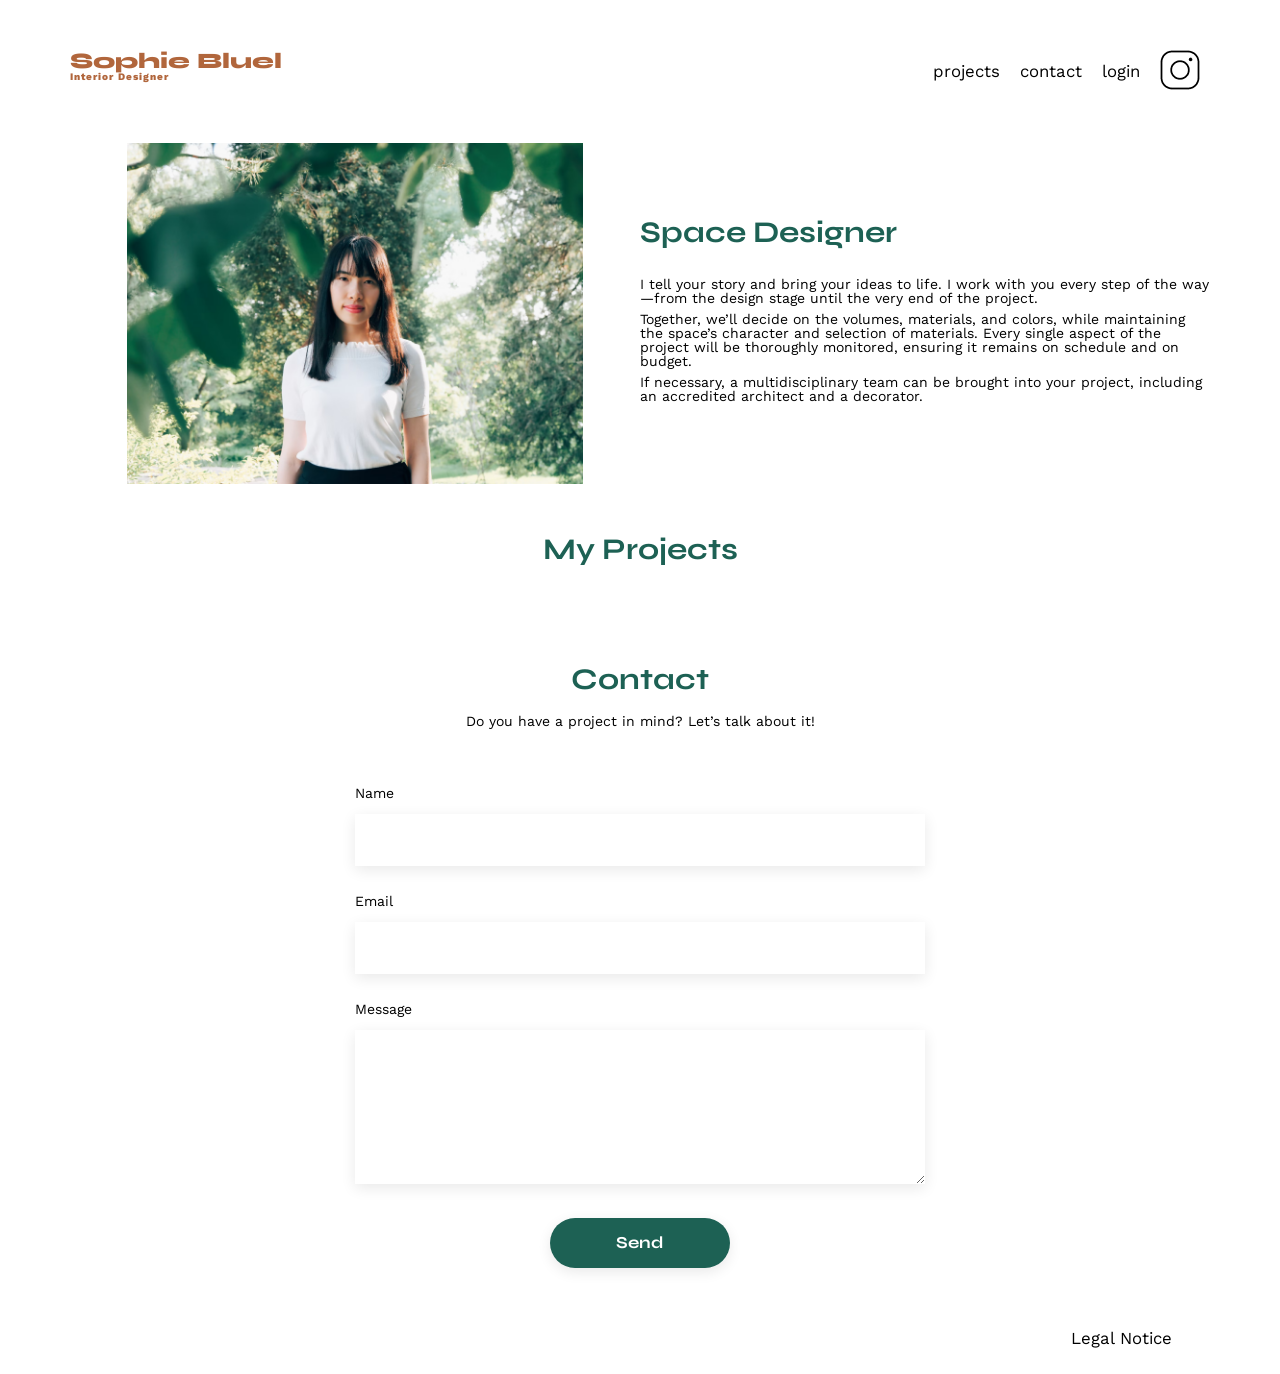
==== FrontEnd/index.html @ d7cb7f11 "Add completed Sophie Bluel project" ====
<!DOCTYPE html>
<html lang="fr">
<head>
	<meta charset="UTF-8">
	<title>Sophie Bluel - Interior Designer</title>
	<meta name="viewport" content="width=device-width, initial-scale=1.0">
	<link rel="preconnect" href="https://fonts.googleapis.com">
	<link rel="preconnect" href="https://fonts.gstatic.com" crossorigin>
	<link href="https://fonts.googleapis.com/css2?family=Syne:wght@700;800&family=Work+Sans&display=swap" rel="stylesheet">
	<meta name="description" content="">
	<link rel="stylesheet" href="./assets/style.css">
</head>
<body>
<header>
	<h1>Sophie Bluel <span>Interior Designer</span></h1>
	<nav>
		<ul>
			<li>projects</li>
			<li>contact</li>
			<li id="login-link">login</li>
			<li><img src="./assets/icons/instagram.png" alt="Instagram"></li>
		</ul>
	</nav>
</header>
<main>
	<section id="introduction">
		<figure>
			<img src="./assets/images/sophie-bluel.png" alt="">
		</figure>
		<article>
			<h2>Space Designer</h2>
			<p>I tell your story and bring your ideas to life. I work with you every step of the way—from the design stage until the very end of the project.</p>
			<p>Together, we’ll decide on the volumes, materials, and colors, while maintaining the space’s character and selection of materials. Every single aspect of the project will be thoroughly monitored, ensuring it remains on schedule and on budget.</p>
			<p>If necessary, a multidisciplinary team can be brought into your project, including an accredited architect and a decorator.</p>
		</article>
		</section>
	<section id="portfolio">
    <div class="portfolio-title">
        <h2>My Projects</h2>
        <button id="edit-projects" class="edit-projects">Modify</button>
    </div>

    <div class="filters"></div>

    <div class="gallery"></div>
</section>
	<section id="contact">
		<h2>Contact</h2>
		<p>Do you have a project in mind? Let’s talk about it!</p>
		<form action="#" method="post">
			<label for="name">Name</label>
			<input type="text" name="name" id="name">
			<label for="email">Email</label>
			<input type="email" name="email" id="email">
			<label for="message">Message</label>
			<textarea name="message" id="message" cols="30" rows="10"></textarea>
			<input type="submit" value="Send">
		</form>
	</section>
</main>

<footer>
	<nav>
		<ul>
			<li>Legal Notice</li>
		</ul>
	</nav>
</footer>
<div id="modal" class="modal">
    <div class="modal-content">
        <button id="close-modal" class="close-modal">×</button>

        <h2>Photo Gallery</h2>

        <div id="modal-gallery" class="modal-gallery">
        </div>

        <button id="add-photo" class="add-photo">
            Add a photo
        </button>
    </div>
	<div id="add-photo-view" class="modal-content add-photo-view">
    <button id="back-to-gallery" class="back-modal">←</button>
    <button id="close-add-photo" class="close-modal">×</button>
	<h2>Add a photo</h2>

    <form id="add-photo-form">
        <div class="upload-box">
    <img id="photo-preview" src="" alt="Photo preview">

    <label for="photo-file" class="upload-button">
        + Add photo
    </label>

    <input type="file" id="photo-file" accept="image/png, image/jpeg">

    <p>jpg, png: 4mb max</p>
</div>

        <label for="photo-title">Title</label>
        <input type="text" id="photo-title">

        <label for="photo-category">Category</label>
        <select id="photo-category">
        </select>

        <button type="submit" class="validate-photo">
            Validate
        </button>
    </form>
</div>

</div>

<script src="./assets/scripts/script.js"></script>
</body>
</html>
---- FrontEnd/assets/style.css ----
/* http://meyerweb.com/eric/tools/css/reset/
   v2.0 | 20110126
   License: none (public domain)
*/

html, body, div, span, applet, object, iframe,
h1, h2, h3, h4, h5, h6, p, blockquote, pre,
a, abbr, acronym, address, big, cite, code,
del, dfn, em, img, ins, kbd, q, s, samp,
small, strike, strong, sub, sup, tt, var,
b, u, i, center,
dl, dt, dd, ol, ul, li,
fieldset, form, label, legend,
table, caption, tbody, tfoot, thead, tr, th, td,
article, aside, canvas, details, embed,
figure, figcaption, footer, header, hgroup,
menu, nav, output, ruby, section, summary,
time, mark, audio, video {
	margin: 0;
	padding: 0;
	border: 0;
	font-size: 100%;
	font: inherit;
	vertical-align: baseline;
}
/* HTML5 display-role reset for older browsers */
article, aside, details, figcaption, figure,
footer, header, hgroup, menu, nav, section {
	display: block;
}
body {
	line-height: 1;
}
ol, ul {
	list-style: none;
}
blockquote, q {
	quotes: none;
}
blockquote:before, blockquote:after,
q:before, q:after {
	content: '';
	content: none;
}
table {
	border-collapse: collapse;
	border-spacing: 0;
}
/** end reset css**/
body {
	max-width: 1140px;
	margin:auto;
	font-family: 'Work Sans' ;
	font-size: 14px;
}
header {
	display: flex;
	justify-content: space-between;
	margin: 50px 0
}
section {
	margin: 50px 0
}

h1{
	display: flex;
	flex-direction: column;
	font-family: 'Syne';
	font-size: 22px;
	font-weight: 800;
	color: #B1663C
}

h1 > span {
	font-family: 'Work Sans';
	font-size:10px;
	letter-spacing: 0.1em;
;
}

h2{
	font-family: 'Syne';
	font-weight: 700;
	font-size: 30px;
	color: #1D6154
}
nav ul {
	display: flex;
	align-items: center;
	list-style-type: none;

}
nav li {
	padding: 0 10px;
	font-size: 1.2em;
}

li:hover {
	color: #B1663C;
}
#introduction {
	display: flex;
	align-items: center;
}
#introduction figure {
	flex: 1
}
#introduction img {
	display: block;
	margin: auto;
	width: 80%;
}

#introduction article {
	flex: 1
}
#introduction h2 {
	margin-bottom: 1em;
}

#introduction p {
	margin-bottom: 0.5em;
}
#portfolio h2 {
    text-align: center;
}
.portfolio-title {
    display: flex;
    justify-content: center;
    align-items: center;
    gap: 30px;
    margin-bottom: 20px;
}

.portfolio-title h2 {
    margin: 0;
}

.edit-projects {
    background: none;
    border: none;
    cursor: pointer;
    font-family: inherit;
    font-size: 14px;
}
.gallery {
	width: 100%;
	display: grid;
	grid-template-columns: 1fr 1fr 1fr;
	grid-column-gap: 20px;
	grid-row-gap: 20px;
}

.gallery img {
	width: 100%;

}
.filters {
    display: flex;
    justify-content: center;
    gap: 10px;
    margin-bottom: 30px;
}

.filters button {
    background-color: transparent;
    border: none;
    font-family: inherit;
    font-size: 16px;
    cursor: pointer;
    padding: 8px 12px;
}

.filters button:hover {
    font-weight: bold;
}
@media (max-width: 767px) {
    .filters {
        gap: 5px;
        justify-content: space-between;
    }

    .filters button {
        font-size: 12px;
        padding: 6px 4px;
    }
}
#contact {
	width: 50%;
margin: auto;
}
#contact > * {
	text-align: center;

}
#contact h2{
	margin-bottom: 20px;
}
#contact form {
	text-align: left;
	margin-top:30px;
	display: flex;
	flex-direction: column;
}

#contact input {
	height: 50px;
	font-size: 1.2em;
	border: none;
	box-shadow: 0px 4px 14px rgba(0, 0, 0, 0.09);
}
#contact label {
	margin: 2em 0 1em 0;
}
#contact textarea {
	border: none;
	box-shadow: 0px 4px 14px rgba(0, 0, 0, 0.09);
}

input[type="submit"]{
	font-family: 'Syne';
	font-weight: 700;
	color: white;
	background-color: #1D6154;
	margin : 2em auto ;
	width: 180px;
	text-align: center;
	border-radius: 60px ;
}

footer nav ul {
	display: flex;
	justify-content: flex-end;
	margin: 2em
}
/* Login page */

#login {
    width: 50%;
    margin: 150px auto;
}

#login h2 {
    text-align: center;
    margin-bottom: 30px;
}

#login form {
    display: flex;
    flex-direction: column;
    width: 60%;
    margin: auto;
}

#login label {
    margin: 10px 0 7px;
}

#login input[type="email"],
#login input[type="password"] {
    height: 45px;
    border: none;
    box-shadow: 0px 4px 14px rgba(0, 0, 0, 0.09);
    padding: 0 10px;
}

#login input[type="submit"] {
    width: 180px;
    margin: 30px auto 15px;
    border: none;
    cursor: pointer;
}

#login p {
    text-align: center;
}

#login a {
    color: #3D3D3D;
}
#login-error {
    color: red;
    text-align: center;
    margin-top: 10px;
}
/* Modal */

.modal {
    display: none;
    position: fixed;
    z-index: 1000;
    left: 0;
    top: 0;
    width: 100%;
    height: 100%;
    background-color: rgba(0, 0, 0, 0.4);
    justify-content: center;
    align-items: center;
}

.modal-content {
    background-color: white;
    width: 630px;
    min-height: 600px;
    padding: 30px;
    border-radius: 10px;
    position: relative;
}

.modal-content h2 {
    text-align: center;
    margin-top: 30px;
}

.close-modal {
    position: absolute;
    right: 25px;
    top: 20px;
    border: none;
    background: none;
    font-size: 24px;
    cursor: pointer;
}

.modal-gallery {
    margin: 40px auto;
    width: 80%;
    display: grid;
    grid-template-columns: repeat(5, 1fr);
    gap: 10px;
    padding-bottom: 40px;
    border-bottom: 1px solid #B3B3B3;
}

.modal-item img {
    width: 100%;
    height: 120px;
    object-fit: cover;
    display: block;
}
.modal-item {
    position: relative;
}

.delete-work {
    position: absolute;
    top: 5px;
    right: 5px;
    background: black;
    color: white;
    border: none;
    border-radius: 2px;
    cursor: pointer;
    padding: 4px 6px;
    font-size: 12px;
}
.add-photo {
    display: block;
    margin: 30px auto;
    padding: 10px 40px;
    border: none;
    border-radius: 60px;
    background-color: #1D6154;
    color: white;
    cursor: pointer;
}
.add-photo-view {
    display: none;
}

.back-modal {
    position: absolute;
    left: 25px;
    top: 20px;
    border: none;
    background: none;
    font-size: 24px;
    cursor: pointer;
}
.add-photo-view h2 {
    text-align: center;
    margin-bottom: 30px;
}

#add-photo-form {
    width: 70%;
    margin: auto;
    display: flex;
    flex-direction: column;
    gap: 10px;
}

#add-photo-form label {
    text-align: left;
}

#photo-file,
#photo-title,
#photo-category {
    width: 100%;
    box-sizing: border-box;
}

#photo-title,
#photo-category {
    height: 45px;
    border: none;
    background-color: white;
    box-shadow: 0 4px 14px rgba(0, 0, 0, 0.09);
    padding: 10px;
}

.validate-photo {
    width: 180px;
    margin: 30px auto 0;
    padding: 10px;
    border: none;
    border-radius: 60px;
    background-color: #1D6154;
    color: white;
    cursor: pointer;
}
.upload-box {
    background-color: #E8F1F6;
    width: 100%;
    min-height: 180px;
    display: flex;
    flex-direction: column;
    justify-content: center;
    align-items: center;
    gap: 10px;
}

.upload-box input[type="file"] {
    display: none;
}

.upload-button {
    background-color: #CBD6DC;
    color: #306685;
    padding: 10px 25px;
    border-radius: 50px;
    cursor: pointer;
}

.upload-box p {
    font-size: 12px;
    margin: 0;
}

#photo-preview {
    display: none;
    max-height: 160px;
    max-width: 100%;
    object-fit: contain;
}
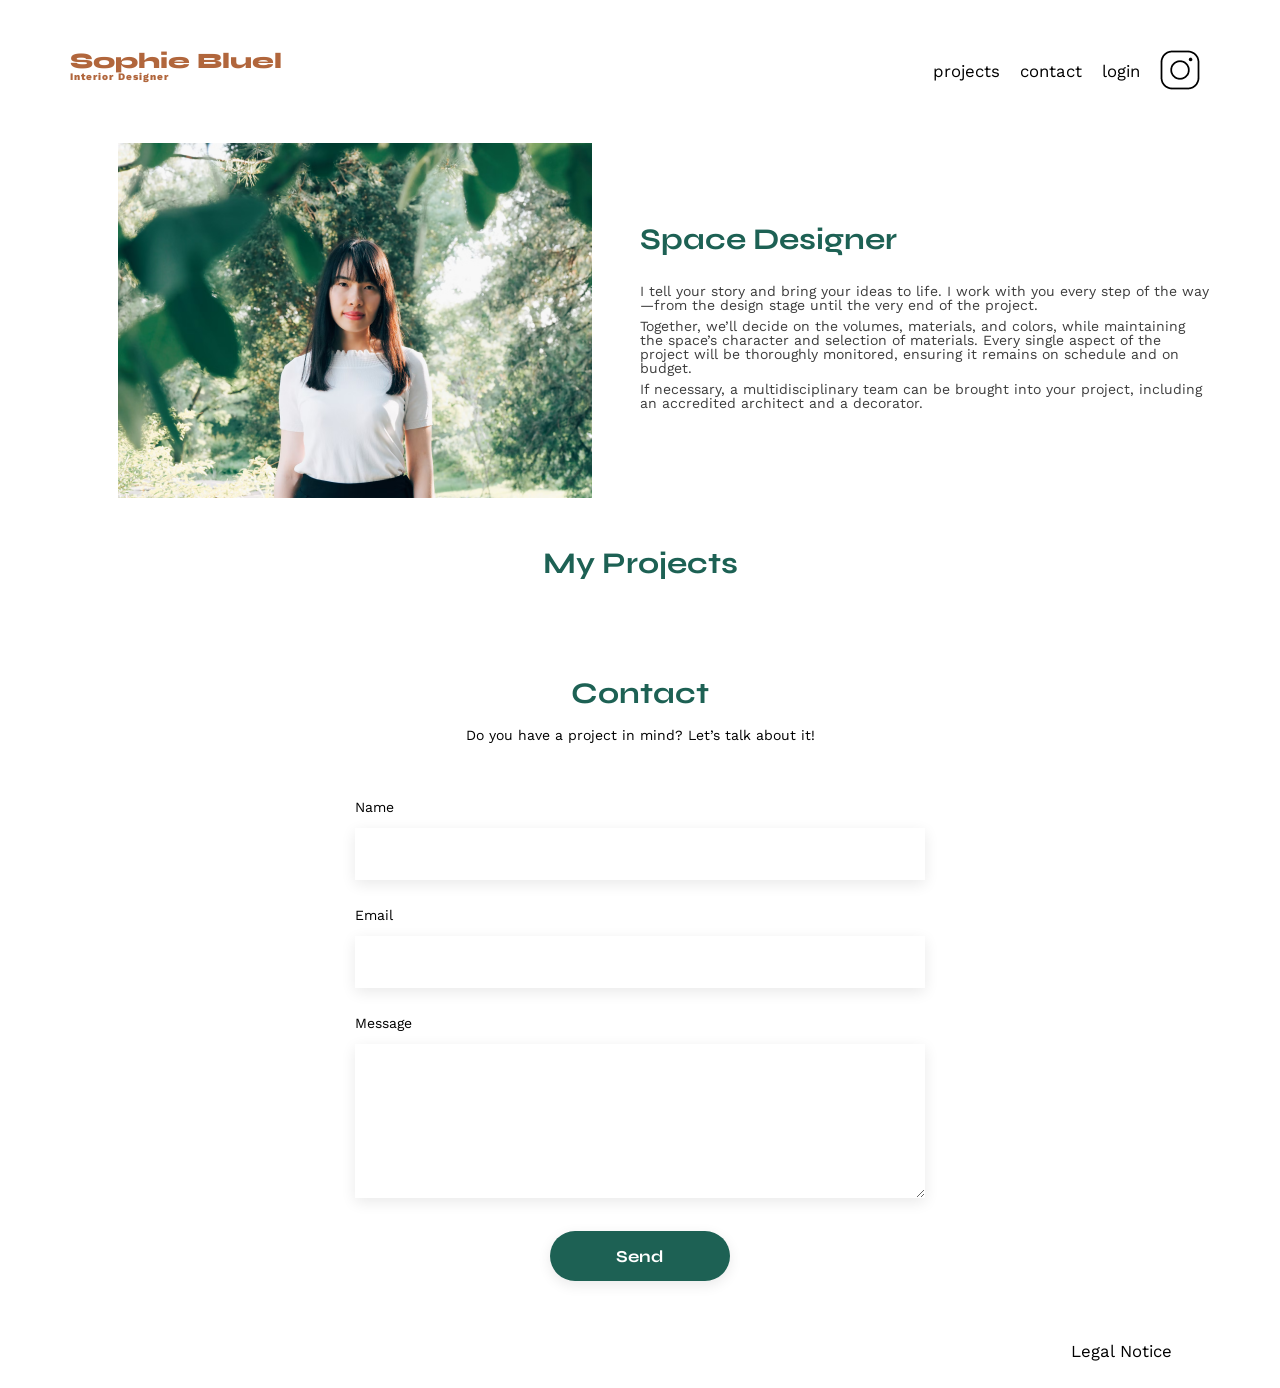
==== commit 6e1f9459: "Match photo modals to Figma and improve upload validation" ====
--- a/FrontEnd/index.html
+++ b/FrontEnd/index.html
@@ -11,6 +11,9 @@
 	<link rel="stylesheet" href="./assets/style.css">
 </head>
 <body>
+	<div id="edit-mode-bar">
+    ✎ Editing Mode
+	</div>
 <header>
 	<h1>Sophie Bluel <span>Interior Designer</span></h1>
 	<nav>
@@ -87,6 +90,7 @@
     <form id="add-photo-form">
         <div class="upload-box">
     <img id="photo-preview" src="" alt="Photo preview">
+	<img id="upload-icon" src="./assets/icons/photo-upload.svg" alt="" width="76" height="76">
 
     <label for="photo-file" class="upload-button">
         + Add photo
@@ -103,9 +107,9 @@
         <label for="photo-category">Category</label>
         <select id="photo-category">
         </select>
+		<hr class="photo-form-divider">
 
-        <button type="submit" class="validate-photo">
-            Validate
+        <button type="submit" class="validate-photo">Confirm</button>
         </button>
     </form>
 </div>
--- a/FrontEnd/assets/style.css
+++ b/FrontEnd/assets/style.css
@@ -108,21 +108,41 @@
 #introduction img {
 	display: block;
 	margin: auto;
-	width: 80%;
+	width: 474px;
+height: 355px;
+object-fit: cover;
 }
 
 #introduction article {
 	flex: 1
+    
 }
 #introduction h2 {
 	margin-bottom: 1em;
-}
-
+        font-family: 'Syne', sans-serif;
+    font-weight: 700;
+    font-size: 30px;
+    line-height: 100%;
+    letter-spacing: 0;
+    color: #1D6154;
+}
 #introduction p {
 	margin-bottom: 0.5em;
-}
-#portfolio h2 {
+        font-family: 'Work Sans', sans-serif;
+    font-weight: 400;
+    font-size: 14px;
+    line-height: 100%;
+    letter-spacing: 0;
+    color: #3D3D3D;
+}
+Aortfolio h2 {
     text-align: center;
+        font-family: 'Syne', sans-serif;
+    font-weight: 700;
+    font-size: 30px;
+    line-height: 100%;
+    letter-spacing: 0;
+    color: #1D6154;
 }
 .portfolio-title {
     display: flex;
@@ -153,6 +173,8 @@
 
 .gallery img {
 	width: 100%;
+    height: 400px;
+object-fit: cover;
 
 }
 .filters {
@@ -164,18 +186,27 @@
 
 .filters button {
     background-color: transparent;
-    border: none;
-    font-family: inherit;
+    border: 1px solid #1D6154;
+    border-radius: 60px;
+    font-family: 'Syne', sans-serif;
+    font-weight: 700;
     font-size: 16px;
-    cursor: pointer;
-    padding: 8px 12px;
+    line-height: 100%;
+    letter-spacing: 0;
+    color: #1D6154;
+    cursor: pointer;
+    padding: 8px 18px;
+}
+.filters button.active {
+    background-color: #1D6154;
+    color: #FFFFFF;
 }
 
 .filters button:hover {
     font-weight: bold;
 }
 @media (max-width: 767px) {
-    .filters {
+   .filters {
         gap: 5px;
         justify-content: space-between;
     }
@@ -299,15 +330,25 @@
 }
 
 .modal-content {
+    box-sizing: border-box;
     background-color: white;
     width: 630px;
-    min-height: 600px;
+    height: 688px;
+    max-width: calc(100vw - 32px);
+    max-height: calc(100vh - 32px);
+    overflow-y: auto;
     padding: 30px;
     border-radius: 10px;
     position: relative;
 }
 
 .modal-content h2 {
+    font-family: "Work Sans", sans-serif;
+    font-size: 26px;
+    font-weight: 400;
+    line-height: 100%;
+    letter-spacing: 0;
+    color: #000000;
     text-align: center;
     margin-top: 30px;
 }
@@ -323,18 +364,22 @@
 }
 
 .modal-gallery {
-    margin: 40px auto;
-    width: 80%;
-    display: grid;
-    grid-template-columns: repeat(5, 1fr);
-    gap: 10px;
-    padding-bottom: 40px;
-    border-bottom: 1px solid #B3B3B3;
+  margin: 50px auto 0;
+  width: 420px;
+  min-height: 393px;
+  display: grid;
+  grid-template-columns: repeat(5, 76.61px);
+  grid-auto-rows: 102.57px;
+  justify-content: center;
+  align-content: start;
+  gap: 10px 9.17px;
+  padding-bottom: 40px;
+  border-bottom: 1px solid #B3B3B3;
 }
 
 .modal-item img {
-    width: 100%;
-    height: 120px;
+    width: 76.61px;
+    height: 102.57px;
     object-fit: cover;
     display: block;
 }
@@ -355,14 +400,23 @@
     font-size: 12px;
 }
 .add-photo {
+    box-sizing: border-box;
     display: block;
-    margin: 30px auto;
-    padding: 10px 40px;
+    width: 193px;
+    height: 35px;
+    margin: 37px auto 0;
+    padding: 0;
     border: none;
     border-radius: 60px;
     background-color: #1D6154;
     color: white;
     cursor: pointer;
+    font-family: "Syne", sans-serif;
+font-weight: 700;
+font-size: 14px;
+line-height: 100%;
+letter-spacing: 0;
+text-align: center;
 }
 .add-photo-view {
     display: none;
@@ -383,7 +437,8 @@
 }
 
 #add-photo-form {
-    width: 70%;
+    width: 420px;
+max-width: 100%;
     margin: auto;
     display: flex;
     flex-direction: column;
@@ -403,44 +458,74 @@
 
 #photo-title,
 #photo-category {
-    height: 45px;
-    border: none;
-    background-color: white;
-    box-shadow: 0 4px 14px rgba(0, 0, 0, 0.09);
-    padding: 10px;
+  height: 51px;
+  border: none;
+  background-color: white;
+  box-shadow: 0 4px 14px rgba(0, 0, 0, 0.09);
+  padding: 10px;
+}
+#add-photo-form label[for="photo-title"] {
+  margin-top: 22px;
+}
+
+#add-photo-form label[for="photo-category"] {
+  margin-top: 13px;
 }
 
 .validate-photo {
-    width: 180px;
-    margin: 30px auto 0;
-    padding: 10px;
-    border: none;
-    border-radius: 60px;
-    background-color: #1D6154;
-    color: white;
-    cursor: pointer;
+  box-sizing: border-box;
+  width: 237px;
+  height: 36px;
+  margin: 21px auto 0;
+  padding: 0;
+  border: none;
+  border-radius: 60px;
+  background-color: #1D6154;
+  color: white;
+  cursor: pointer;
+  font-family: "Syne", sans-serif;
+font-weight: 700;
+font-size: 14px;
+line-height: 100%;
+letter-spacing: 0;
+text-align: center;
 }
 .upload-box {
-    background-color: #E8F1F6;
-    width: 100%;
-    min-height: 180px;
-    display: flex;
-    flex-direction: column;
-    justify-content: center;
-    align-items: center;
-    gap: 10px;
-}
+  box-sizing: border-box;
+  background-color: #E8F1F6;
+  width: 100%;
+  height: 169px;
+  border-radius: 3px;
+  display: flex;
+  flex-direction: column;
+  justify-content: center;
+  align-items: center;
+  gap: 10px;
+}
+
 
 .upload-box input[type="file"] {
     display: none;
 }
 
 .upload-button {
-    background-color: #CBD6DC;
-    color: #306685;
-    padding: 10px 25px;
-    border-radius: 50px;
-    cursor: pointer;
+   font-family: "Work Sans", sans-serif;
+font-weight: 500;
+font-size: 14px;
+line-height: 100%;
+letter-spacing: 0;
+text-align: center;
+color: #306685;
+    cursor: pointer;
+    box-sizing: border-box;
+width: 173px;
+height: 36px;
+padding: 0;
+border-radius: 50px;
+background-color: #CBD6DC;
+display: flex;
+align-items: center;
+justify-content: center;
 }
 
 .upload-box p {
@@ -454,3 +539,21 @@
     max-width: 100%;
     object-fit: contain;
 }
+.photo-form-divider {
+  width: 100%;
+  margin: 37px 0 0;
+  border: none;
+  border-top: 1px solid #B3B3B3;
+}
+#add-photo-view {
+  height: 670px;
+}
+
+#add-photo-view h2 {
+  margin-bottom: 40px;
+}
+.validate-photo:disabled {
+  background-color: #A7A7A7;
+  cursor: not-allowed;
+}
+
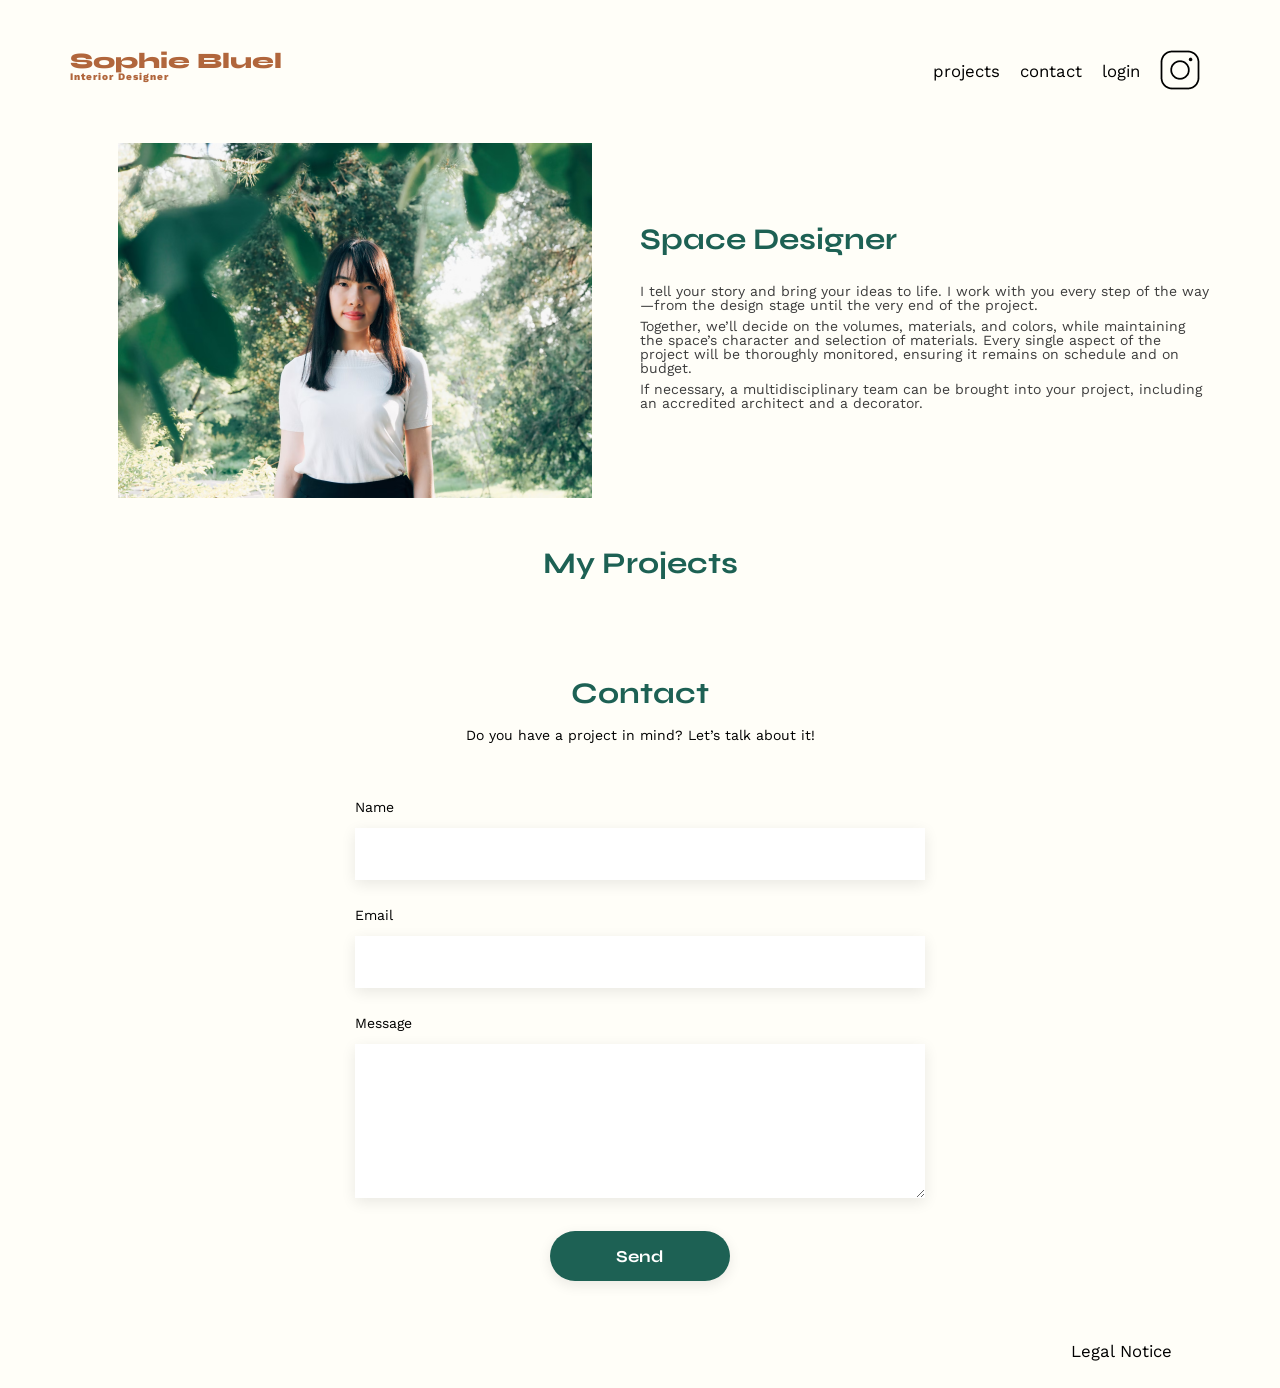
==== commit a6c43046: "Fix HTML validation errors and introduction markup" ====
--- a/FrontEnd/index.html
+++ b/FrontEnd/index.html
@@ -30,12 +30,12 @@
 		<figure>
 			<img src="./assets/images/sophie-bluel.png" alt="">
 		</figure>
-		<article>
+		<div class="introduction-text">
 			<h2>Space Designer</h2>
 			<p>I tell your story and bring your ideas to life. I work with you every step of the way—from the design stage until the very end of the project.</p>
 			<p>Together, we’ll decide on the volumes, materials, and colors, while maintaining the space’s character and selection of materials. Every single aspect of the project will be thoroughly monitored, ensuring it remains on schedule and on budget.</p>
 			<p>If necessary, a multidisciplinary team can be brought into your project, including an accredited architect and a decorator.</p>
-		</article>
+		</div>
 		</section>
 	<section id="portfolio">
     <div class="portfolio-title">
@@ -89,7 +89,7 @@
 
     <form id="add-photo-form">
         <div class="upload-box">
-    <img id="photo-preview" src="" alt="Photo preview">
+    <img id="photo-preview" src="./assets/icons/photo-upload.svg" alt="Photo preview">
 	<img id="upload-icon" src="./assets/icons/photo-upload.svg" alt="" width="76" height="76">
 
     <label for="photo-file" class="upload-button">
@@ -110,7 +110,6 @@
 		<hr class="photo-form-divider">
 
         <button type="submit" class="validate-photo">Confirm</button>
-        </button>
     </form>
 </div>
 
--- a/FrontEnd/assets/style.css
+++ b/FrontEnd/assets/style.css
@@ -48,10 +48,11 @@
 }
 /** end reset css**/
 body {
-	max-width: 1140px;
-	margin:auto;
-	font-family: 'Work Sans' ;
-	font-size: 14px;
+  max-width: 1140px;
+  margin: auto;
+  font-family: 'Work Sans', sans-serif;
+  font-size: 14px;
+  background-color: #FFFEF8;
 }
 header {
 	display: flex;
@@ -113,7 +114,7 @@
 object-fit: cover;
 }
 
-#introduction article {
+#introduction .introduction-text{
 	flex: 1
     
 }
@@ -272,6 +273,8 @@
 }
 
 #login h2 {
+    font-size: 30px;
+line-height: 36px;
     text-align: center;
     margin-bottom: 30px;
 }
@@ -279,7 +282,8 @@
 #login form {
     display: flex;
     flex-direction: column;
-    width: 60%;
+    width: 379px;
+max-width: 100%;
     margin: auto;
 }
 
@@ -289,14 +293,16 @@
 
 #login input[type="email"],
 #login input[type="password"] {
-    height: 45px;
+   height: 51px;
+box-sizing: border-box;
     border: none;
     box-shadow: 0px 4px 14px rgba(0, 0, 0, 0.09);
     padding: 0 10px;
 }
 
 #login input[type="submit"] {
-    width: 180px;
+   width: 126px;
+   height: 35px;
     margin: 30px auto 15px;
     border: none;
     cursor: pointer;
@@ -556,4 +562,17 @@
   background-color: #A7A7A7;
   cursor: not-allowed;
 }
-
+header nav a {
+  color: inherit;
+  text-decoration: none;
+}
+body.login-page {
+  min-height: 100vh;
+  display: flex;
+  flex-direction: column;
+}
+
+.login-page footer {
+  margin-top: auto;
+}
+
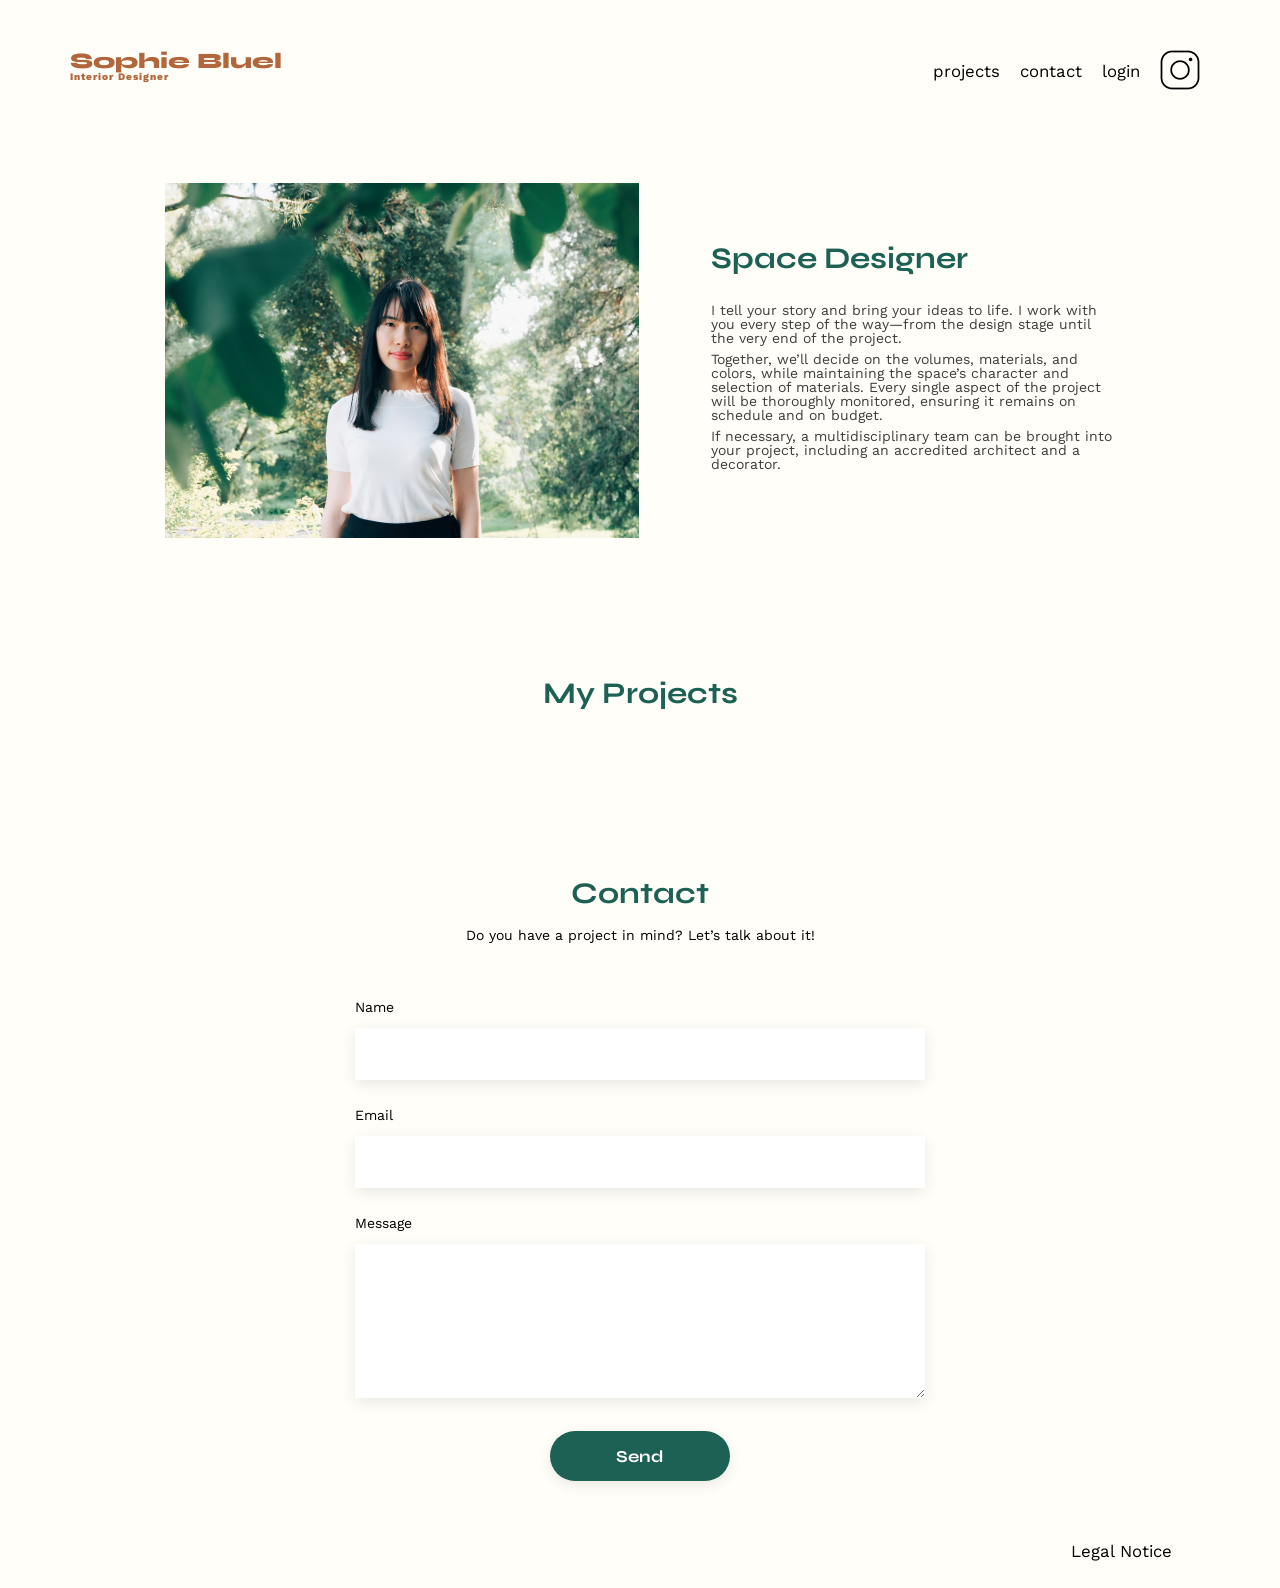
==== commit 61220d74: "Match editing page layout and icons to mockup" ====
--- a/FrontEnd/index.html
+++ b/FrontEnd/index.html
@@ -1,120 +1,140 @@
 <!DOCTYPE html>
 <html lang="fr">
+
 <head>
 	<meta charset="UTF-8">
 	<title>Sophie Bluel - Interior Designer</title>
 	<meta name="viewport" content="width=device-width, initial-scale=1.0">
 	<link rel="preconnect" href="https://fonts.googleapis.com">
 	<link rel="preconnect" href="https://fonts.gstatic.com" crossorigin>
-	<link href="https://fonts.googleapis.com/css2?family=Syne:wght@700;800&family=Work+Sans&display=swap" rel="stylesheet">
+	<link href="https://fonts.googleapis.com/css2?family=Syne:wght@700;800&family=Work+Sans&display=swap"
+		rel="stylesheet">
 	<meta name="description" content="">
 	<link rel="stylesheet" href="./assets/style.css">
 </head>
+
 <body>
 	<div id="edit-mode-bar">
-    ✎ Editing Mode
+		<svg width="16" height="16" viewBox="0 0 24 24" fill="none" stroke="currentColor" stroke-width="2"
+			stroke-linecap="round" stroke-linejoin="round" aria-hidden="true">
+			<path d="M12 3H5a2 2 0 0 0-2 2v14a2 2 0 0 0 2 2h14a2 2 0 0 0 2-2v-7"></path>
+			<path d="M18 2l4 4-10 10-4 1 1-4z"></path>
+		</svg>
+		<span>Editing Mode</span>
 	</div>
-<header>
-	<h1>Sophie Bluel <span>Interior Designer</span></h1>
-	<nav>
-		<ul>
-			<li>projects</li>
-			<li>contact</li>
-			<li id="login-link">login</li>
-			<li><img src="./assets/icons/instagram.png" alt="Instagram"></li>
-		</ul>
-	</nav>
-</header>
-<main>
-	<section id="introduction">
-		<figure>
-			<img src="./assets/images/sophie-bluel.png" alt="">
-		</figure>
-		<div class="introduction-text">
-			<h2>Space Designer</h2>
-			<p>I tell your story and bring your ideas to life. I work with you every step of the way—from the design stage until the very end of the project.</p>
-			<p>Together, we’ll decide on the volumes, materials, and colors, while maintaining the space’s character and selection of materials. Every single aspect of the project will be thoroughly monitored, ensuring it remains on schedule and on budget.</p>
-			<p>If necessary, a multidisciplinary team can be brought into your project, including an accredited architect and a decorator.</p>
+	<header>
+		<h1>Sophie Bluel <span>Interior Designer</span></h1>
+		<nav>
+			<ul>
+				<li>projects</li>
+				<li>contact</li>
+				<li id="login-link">login</li>
+				<li><img src="./assets/icons/instagram.png" alt="Instagram"></li>
+			</ul>
+		</nav>
+	</header>
+	<main>
+		<section id="introduction">
+			<figure>
+				<img src="./assets/images/sophie-bluel.png" alt="">
+			</figure>
+			<div class="introduction-text">
+				<h2>Space Designer</h2>
+				<p>I tell your story and bring your ideas to life. I work with you every step of the way—from the design
+					stage until the very end of the project.</p>
+				<p>Together, we’ll decide on the volumes, materials, and colors, while maintaining the space’s character
+					and selection of materials. Every single aspect of the project will be thoroughly monitored,
+					ensuring it remains on schedule and on budget.</p>
+				<p>If necessary, a multidisciplinary team can be brought into your project, including an accredited
+					architect and a decorator.</p>
+			</div>
+		</section>
+		<section id="portfolio">
+			<div class="portfolio-title">
+				<h2>My Projects</h2>
+				<button id="edit-projects" class="edit-projects" type="button">
+					<svg width="16" height="16" viewBox="0 0 24 24" fill="none" stroke="currentColor" stroke-width="2"
+						stroke-linecap="round" stroke-linejoin="round" aria-hidden="true">
+						<path d="M12 3H5a2 2 0 0 0-2 2v14a2 2 0 0 0 2 2h14a2 2 0 0 0 2-2v-7"></path>
+						<path d="M18 2l4 4-10 10-4 1 1-4z"></path>
+					</svg>
+					<span>Edit</span>
+				</button>
+			</div>
+
+			<div class="filters"></div>
+
+			<div class="gallery"></div>
+		</section>
+		<section id="contact">
+			<h2>Contact</h2>
+			<p>Do you have a project in mind? Let’s talk about it!</p>
+			<form action="#" method="post">
+				<label for="name">Name</label>
+				<input type="text" name="name" id="name">
+				<label for="email">Email</label>
+				<input type="email" name="email" id="email">
+				<label for="message">Message</label>
+				<textarea name="message" id="message" cols="30" rows="10"></textarea>
+				<input type="submit" value="Send">
+			</form>
+		</section>
+	</main>
+
+	<footer>
+		<nav>
+			<ul>
+				<li>Legal Notice</li>
+			</ul>
+		</nav>
+	</footer>
+	<div id="modal" class="modal">
+		<div class="modal-content">
+			<button id="close-modal" class="close-modal">×</button>
+
+			<h2>Photo Gallery</h2>
+
+			<div id="modal-gallery" class="modal-gallery">
+			</div>
+
+			<button id="add-photo" class="add-photo">
+				Add a photo
+			</button>
 		</div>
-		</section>
-	<section id="portfolio">
-    <div class="portfolio-title">
-        <h2>My Projects</h2>
-        <button id="edit-projects" class="edit-projects">Modify</button>
-    </div>
+		<div id="add-photo-view" class="modal-content add-photo-view">
+			<button id="back-to-gallery" class="back-modal">←</button>
+			<button id="close-add-photo" class="close-modal">×</button>
+			<h2>Add a photo</h2>
 
-    <div class="filters"></div>
+			<form id="add-photo-form">
+				<div class="upload-box">
+					<img id="photo-preview" src="./assets/icons/photo-upload.svg" alt="Photo preview">
+					<img id="upload-icon" src="./assets/icons/photo-upload.svg" alt="" width="76" height="76">
 
-    <div class="gallery"></div>
-</section>
-	<section id="contact">
-		<h2>Contact</h2>
-		<p>Do you have a project in mind? Let’s talk about it!</p>
-		<form action="#" method="post">
-			<label for="name">Name</label>
-			<input type="text" name="name" id="name">
-			<label for="email">Email</label>
-			<input type="email" name="email" id="email">
-			<label for="message">Message</label>
-			<textarea name="message" id="message" cols="30" rows="10"></textarea>
-			<input type="submit" value="Send">
-		</form>
-	</section>
-</main>
+					<label for="photo-file" class="upload-button">
+						+ Add photo
+					</label>
 
-<footer>
-	<nav>
-		<ul>
-			<li>Legal Notice</li>
-		</ul>
-	</nav>
-</footer>
-<div id="modal" class="modal">
-    <div class="modal-content">
-        <button id="close-modal" class="close-modal">×</button>
+					<input type="file" id="photo-file" accept="image/png, image/jpeg">
 
-        <h2>Photo Gallery</h2>
+					<p>jpg, png: 4mb max</p>
+				</div>
 
-        <div id="modal-gallery" class="modal-gallery">
-        </div>
+				<label for="photo-title">Title</label>
+				<input type="text" id="photo-title">
 
-        <button id="add-photo" class="add-photo">
-            Add a photo
-        </button>
-    </div>
-	<div id="add-photo-view" class="modal-content add-photo-view">
-    <button id="back-to-gallery" class="back-modal">←</button>
-    <button id="close-add-photo" class="close-modal">×</button>
-	<h2>Add a photo</h2>
+				<label for="photo-category">Category</label>
+				<select id="photo-category">
+				</select>
+				<hr class="photo-form-divider">
 
-    <form id="add-photo-form">
-        <div class="upload-box">
-    <img id="photo-preview" src="./assets/icons/photo-upload.svg" alt="Photo preview">
-	<img id="upload-icon" src="./assets/icons/photo-upload.svg" alt="" width="76" height="76">
+				<button type="submit" class="validate-photo">Confirm</button>
+			</form>
+		</div>
 
-    <label for="photo-file" class="upload-button">
-        + Add photo
-    </label>
+	</div>
 
-    <input type="file" id="photo-file" accept="image/png, image/jpeg">
+	<script src="./assets/scripts/script.js"></script>
+</body>
 
-    <p>jpg, png: 4mb max</p>
-</div>
-
-        <label for="photo-title">Title</label>
-        <input type="text" id="photo-title">
-
-        <label for="photo-category">Category</label>
-        <select id="photo-category">
-        </select>
-		<hr class="photo-form-divider">
-
-        <button type="submit" class="validate-photo">Confirm</button>
-    </form>
-</div>
-
-</div>
-
-<script src="./assets/scripts/script.js"></script>
-</body>
-</html>
+</html>
--- a/FrontEnd/assets/style.css
+++ b/FrontEnd/assets/style.css
@@ -3,154 +3,253 @@
    License: none (public domain)
 */
 
-html, body, div, span, applet, object, iframe,
-h1, h2, h3, h4, h5, h6, p, blockquote, pre,
-a, abbr, acronym, address, big, cite, code,
-del, dfn, em, img, ins, kbd, q, s, samp,
-small, strike, strong, sub, sup, tt, var,
-b, u, i, center,
-dl, dt, dd, ol, ul, li,
-fieldset, form, label, legend,
-table, caption, tbody, tfoot, thead, tr, th, td,
-article, aside, canvas, details, embed,
-figure, figcaption, footer, header, hgroup,
-menu, nav, output, ruby, section, summary,
-time, mark, audio, video {
-	margin: 0;
-	padding: 0;
-	border: 0;
-	font-size: 100%;
-	font: inherit;
-	vertical-align: baseline;
-}
+html,
+body,
+div,
+span,
+applet,
+object,
+iframe,
+h1,
+h2,
+h3,
+h4,
+h5,
+h6,
+p,
+blockquote,
+pre,
+a,
+abbr,
+acronym,
+address,
+big,
+cite,
+code,
+del,
+dfn,
+em,
+img,
+ins,
+kbd,
+q,
+s,
+samp,
+small,
+strike,
+strong,
+sub,
+sup,
+tt,
+var,
+b,
+u,
+i,
+center,
+dl,
+dt,
+dd,
+ol,
+ul,
+li,
+fieldset,
+form,
+label,
+legend,
+table,
+caption,
+tbody,
+tfoot,
+thead,
+tr,
+th,
+td,
+article,
+aside,
+canvas,
+details,
+embed,
+figure,
+figcaption,
+footer,
+header,
+hgroup,
+menu,
+nav,
+output,
+ruby,
+section,
+summary,
+time,
+mark,
+audio,
+video {
+    margin: 0;
+    padding: 0;
+    border: 0;
+    font-size: 100%;
+    font: inherit;
+    vertical-align: baseline;
+}
+
 /* HTML5 display-role reset for older browsers */
-article, aside, details, figcaption, figure,
-footer, header, hgroup, menu, nav, section {
-	display: block;
-}
+article,
+aside,
+details,
+figcaption,
+figure,
+footer,
+header,
+hgroup,
+menu,
+nav,
+section {
+    display: block;
+}
+
 body {
-	line-height: 1;
-}
-ol, ul {
-	list-style: none;
-}
-blockquote, q {
-	quotes: none;
-}
-blockquote:before, blockquote:after,
-q:before, q:after {
-	content: '';
-	content: none;
-}
+    line-height: 1;
+}
+
+ol,
+ul {
+    list-style: none;
+}
+
+blockquote,
+q {
+    quotes: none;
+}
+
+blockquote:before,
+blockquote:after,
+q:before,
+q:after {
+    content: '';
+    content: none;
+}
+
 table {
-	border-collapse: collapse;
-	border-spacing: 0;
-}
+    border-collapse: collapse;
+    border-spacing: 0;
+}
+
 /** end reset css**/
 body {
-  max-width: 1140px;
-  margin: auto;
-  font-family: 'Work Sans', sans-serif;
-  font-size: 14px;
-  background-color: #FFFEF8;
-}
+    max-width: 1140px;
+    margin: auto;
+    font-family: 'Work Sans', sans-serif;
+    font-size: 14px;
+    background-color: #FFFEF8;
+}
+
 header {
-	display: flex;
-	justify-content: space-between;
-	margin: 50px 0
-}
+    display: flex;
+    justify-content: space-between;
+    margin: 50px 0
+}
+
 section {
-	margin: 50px 0
-}
-
-h1{
-	display: flex;
-	flex-direction: column;
-	font-family: 'Syne';
-	font-size: 22px;
-	font-weight: 800;
-	color: #B1663C
-}
-
-h1 > span {
-	font-family: 'Work Sans';
-	font-size:10px;
-	letter-spacing: 0.1em;
-;
-}
-
-h2{
-	font-family: 'Syne';
-	font-weight: 700;
-	font-size: 30px;
-	color: #1D6154
-}
+    margin: 50px 0
+}
+
+h1 {
+    display: flex;
+    flex-direction: column;
+    font-family: 'Syne';
+    font-size: 22px;
+    font-weight: 800;
+    color: #B1663C
+}
+
+h1>span {
+    font-family: 'Work Sans';
+    font-size: 10px;
+    letter-spacing: 0.1em;
+    ;
+}
+
+h2 {
+    font-family: 'Syne';
+    font-weight: 700;
+    font-size: 30px;
+    color: #1D6154
+}
+
 nav ul {
-	display: flex;
-	align-items: center;
-	list-style-type: none;
-
-}
+    display: flex;
+    align-items: center;
+    list-style-type: none;
+
+}
+
 nav li {
-	padding: 0 10px;
-	font-size: 1.2em;
+    padding: 0 10px;
+    font-size: 1.2em;
 }
 
 li:hover {
-	color: #B1663C;
-}
+    color: #B1663C;
+}
+
 #introduction {
-	display: flex;
-	align-items: center;
-}
+    display: flex;
+    align-items: center;
+    gap: 72px;
+    max-width: 950px;
+    margin: 90px auto 140px;
+}
+
 #introduction figure {
-	flex: 1
-}
+    flex: 0 0 474px;
+}
+
 #introduction img {
-	display: block;
-	margin: auto;
-	width: 474px;
-height: 355px;
-object-fit: cover;
-}
-
-#introduction .introduction-text{
-	flex: 1
-    
-}
+    display: block;
+    margin: auto;
+    width: 474px;
+    height: 355px;
+    object-fit: cover;
+}
+
+#introduction .introduction-text {
+    flex: 1
+}
+
 #introduction h2 {
-	margin-bottom: 1em;
-        font-family: 'Syne', sans-serif;
+    margin-bottom: 1em;
+    font-family: 'Syne', sans-serif;
     font-weight: 700;
     font-size: 30px;
     line-height: 100%;
     letter-spacing: 0;
     color: #1D6154;
 }
+
 #introduction p {
-	margin-bottom: 0.5em;
-        font-family: 'Work Sans', sans-serif;
+    margin-bottom: 0.5em;
+    font-family: 'Work Sans', sans-serif;
     font-weight: 400;
     font-size: 14px;
     line-height: 100%;
     letter-spacing: 0;
     color: #3D3D3D;
 }
+
 Aortfolio h2 {
     text-align: center;
-        font-family: 'Syne', sans-serif;
+    font-family: 'Syne', sans-serif;
     font-weight: 700;
     font-size: 30px;
     line-height: 100%;
     letter-spacing: 0;
     color: #1D6154;
 }
+
 .portfolio-title {
-    display: flex;
-    justify-content: center;
-    align-items: center;
-    gap: 30px;
-    margin-bottom: 20px;
+    position: relative;
+    width: fit-content;
+    margin: 0 auto 90px;
 }
 
 .portfolio-title h2 {
@@ -163,21 +262,41 @@
     cursor: pointer;
     font-family: inherit;
     font-size: 14px;
-}
+    position: absolute;
+    left: calc(100% + 30px);
+    top: 50%;
+    transform: translateY(-50%);
+    white-space: nowrap;
+    padding: 0;
+}
+
+.edit-projects svg {
+    display: inline-block;
+    vertical-align: middle;
+    margin-right: 8px;
+}
+
+.edit-projects span {
+    vertical-align: middle;
+}
+
 .gallery {
-	width: 100%;
-	display: grid;
-	grid-template-columns: 1fr 1fr 1fr;
-	grid-column-gap: 20px;
-	grid-row-gap: 20px;
+    width: 100%;
+    max-width: 950px;
+    margin: 0 auto;
+    display: grid;
+    grid-template-columns: 1fr 1fr 1fr;
+    grid-column-gap: 20px;
+    grid-row-gap: 20px;
 }
 
 .gallery img {
-	width: 100%;
+    width: 100%;
     height: 400px;
-object-fit: cover;
-
-}
+    object-fit: cover;
+
+}
+
 .filters {
     display: flex;
     justify-content: center;
@@ -198,6 +317,7 @@
     cursor: pointer;
     padding: 8px 18px;
 }
+
 .filters button.active {
     background-color: #1D6154;
     color: #FFFFFF;
@@ -206,8 +326,9 @@
 .filters button:hover {
     font-weight: bold;
 }
+
 @media (max-width: 767px) {
-   .filters {
+    .filters {
         gap: 5px;
         justify-content: space-between;
     }
@@ -217,54 +338,61 @@
         padding: 6px 4px;
     }
 }
+
 #contact {
-	width: 50%;
-margin: auto;
-}
-#contact > * {
-	text-align: center;
-
-}
-#contact h2{
-	margin-bottom: 20px;
-}
+    width: 50%;
+    margin: auto;
+}
+
+#contact>* {
+    text-align: center;
+
+}
+
+#contact h2 {
+    margin-bottom: 20px;
+}
+
 #contact form {
-	text-align: left;
-	margin-top:30px;
-	display: flex;
-	flex-direction: column;
+    text-align: left;
+    margin-top: 30px;
+    display: flex;
+    flex-direction: column;
 }
 
 #contact input {
-	height: 50px;
-	font-size: 1.2em;
-	border: none;
-	box-shadow: 0px 4px 14px rgba(0, 0, 0, 0.09);
-}
+    height: 50px;
+    font-size: 1.2em;
+    border: none;
+    box-shadow: 0px 4px 14px rgba(0, 0, 0, 0.09);
+}
+
 #contact label {
-	margin: 2em 0 1em 0;
-}
+    margin: 2em 0 1em 0;
+}
+
 #contact textarea {
-	border: none;
-	box-shadow: 0px 4px 14px rgba(0, 0, 0, 0.09);
-}
-
-input[type="submit"]{
-	font-family: 'Syne';
-	font-weight: 700;
-	color: white;
-	background-color: #1D6154;
-	margin : 2em auto ;
-	width: 180px;
-	text-align: center;
-	border-radius: 60px ;
+    border: none;
+    box-shadow: 0px 4px 14px rgba(0, 0, 0, 0.09);
+}
+
+input[type="submit"] {
+    font-family: 'Syne';
+    font-weight: 700;
+    color: white;
+    background-color: #1D6154;
+    margin: 2em auto;
+    width: 180px;
+    text-align: center;
+    border-radius: 60px;
 }
 
 footer nav ul {
-	display: flex;
-	justify-content: flex-end;
-	margin: 2em
-}
+    display: flex;
+    justify-content: flex-end;
+    margin: 2em
+}
+
 /* Login page */
 
 #login {
@@ -274,7 +402,7 @@
 
 #login h2 {
     font-size: 30px;
-line-height: 36px;
+    line-height: 36px;
     text-align: center;
     margin-bottom: 30px;
 }
@@ -283,7 +411,7 @@
     display: flex;
     flex-direction: column;
     width: 379px;
-max-width: 100%;
+    max-width: 100%;
     margin: auto;
 }
 
@@ -293,16 +421,16 @@
 
 #login input[type="email"],
 #login input[type="password"] {
-   height: 51px;
-box-sizing: border-box;
+    height: 51px;
+    box-sizing: border-box;
     border: none;
     box-shadow: 0px 4px 14px rgba(0, 0, 0, 0.09);
     padding: 0 10px;
 }
 
 #login input[type="submit"] {
-   width: 126px;
-   height: 35px;
+    width: 126px;
+    height: 35px;
     margin: 30px auto 15px;
     border: none;
     cursor: pointer;
@@ -315,11 +443,13 @@
 #login a {
     color: #3D3D3D;
 }
+
 #login-error {
     color: red;
     text-align: center;
     margin-top: 10px;
 }
+
 /* Modal */
 
 .modal {
@@ -370,17 +500,17 @@
 }
 
 .modal-gallery {
-  margin: 50px auto 0;
-  width: 420px;
-  min-height: 393px;
-  display: grid;
-  grid-template-columns: repeat(5, 76.61px);
-  grid-auto-rows: 102.57px;
-  justify-content: center;
-  align-content: start;
-  gap: 10px 9.17px;
-  padding-bottom: 40px;
-  border-bottom: 1px solid #B3B3B3;
+    margin: 50px auto 0;
+    width: 420px;
+    min-height: 393px;
+    display: grid;
+    grid-template-columns: repeat(5, 76.61px);
+    grid-auto-rows: 102.57px;
+    justify-content: center;
+    align-content: start;
+    gap: 10px 9.17px;
+    padding-bottom: 40px;
+    border-bottom: 1px solid #B3B3B3;
 }
 
 .modal-item img {
@@ -389,6 +519,7 @@
     object-fit: cover;
     display: block;
 }
+
 .modal-item {
     position: relative;
 }
@@ -405,6 +536,7 @@
     padding: 4px 6px;
     font-size: 12px;
 }
+
 .add-photo {
     box-sizing: border-box;
     display: block;
@@ -418,12 +550,13 @@
     color: white;
     cursor: pointer;
     font-family: "Syne", sans-serif;
-font-weight: 700;
-font-size: 14px;
-line-height: 100%;
-letter-spacing: 0;
-text-align: center;
-}
+    font-weight: 700;
+    font-size: 14px;
+    line-height: 100%;
+    letter-spacing: 0;
+    text-align: center;
+}
+
 .add-photo-view {
     display: none;
 }
@@ -437,6 +570,7 @@
     font-size: 24px;
     cursor: pointer;
 }
+
 .add-photo-view h2 {
     text-align: center;
     margin-bottom: 30px;
@@ -444,7 +578,7 @@
 
 #add-photo-form {
     width: 420px;
-max-width: 100%;
+    max-width: 100%;
     margin: auto;
     display: flex;
     flex-direction: column;
@@ -464,49 +598,51 @@
 
 #photo-title,
 #photo-category {
-  height: 51px;
-  border: none;
-  background-color: white;
-  box-shadow: 0 4px 14px rgba(0, 0, 0, 0.09);
-  padding: 10px;
-}
+    height: 51px;
+    border: none;
+    background-color: white;
+    box-shadow: 0 4px 14px rgba(0, 0, 0, 0.09);
+    padding: 10px;
+}
+
 #add-photo-form label[for="photo-title"] {
-  margin-top: 22px;
+    margin-top: 22px;
 }
 
 #add-photo-form label[for="photo-category"] {
-  margin-top: 13px;
+    margin-top: 13px;
 }
 
 .validate-photo {
-  box-sizing: border-box;
-  width: 237px;
-  height: 36px;
-  margin: 21px auto 0;
-  padding: 0;
-  border: none;
-  border-radius: 60px;
-  background-color: #1D6154;
-  color: white;
-  cursor: pointer;
-  font-family: "Syne", sans-serif;
-font-weight: 700;
-font-size: 14px;
-line-height: 100%;
-letter-spacing: 0;
-text-align: center;
-}
+    box-sizing: border-box;
+    width: 237px;
+    height: 36px;
+    margin: 21px auto 0;
+    padding: 0;
+    border: none;
+    border-radius: 60px;
+    background-color: #1D6154;
+    color: white;
+    cursor: pointer;
+    font-family: "Syne", sans-serif;
+    font-weight: 700;
+    font-size: 14px;
+    line-height: 100%;
+    letter-spacing: 0;
+    text-align: center;
+}
+
 .upload-box {
-  box-sizing: border-box;
-  background-color: #E8F1F6;
-  width: 100%;
-  height: 169px;
-  border-radius: 3px;
-  display: flex;
-  flex-direction: column;
-  justify-content: center;
-  align-items: center;
-  gap: 10px;
+    box-sizing: border-box;
+    background-color: #E8F1F6;
+    width: 100%;
+    height: 169px;
+    border-radius: 3px;
+    display: flex;
+    flex-direction: column;
+    justify-content: center;
+    align-items: center;
+    gap: 10px;
 }
 
 
@@ -515,23 +651,23 @@
 }
 
 .upload-button {
-   font-family: "Work Sans", sans-serif;
-font-weight: 500;
-font-size: 14px;
-line-height: 100%;
-letter-spacing: 0;
-text-align: center;
-color: #306685;
+    font-family: "Work Sans", sans-serif;
+    font-weight: 500;
+    font-size: 14px;
+    line-height: 100%;
+    letter-spacing: 0;
+    text-align: center;
+    color: #306685;
     cursor: pointer;
     box-sizing: border-box;
-width: 173px;
-height: 36px;
-padding: 0;
-border-radius: 50px;
-background-color: #CBD6DC;
-display: flex;
-align-items: center;
-justify-content: center;
+    width: 173px;
+    height: 36px;
+    padding: 0;
+    border-radius: 50px;
+    background-color: #CBD6DC;
+    display: flex;
+    align-items: center;
+    justify-content: center;
 }
 
 .upload-box p {
@@ -545,34 +681,57 @@
     max-width: 100%;
     object-fit: contain;
 }
+
 .photo-form-divider {
-  width: 100%;
-  margin: 37px 0 0;
-  border: none;
-  border-top: 1px solid #B3B3B3;
-}
+    width: 100%;
+    margin: 37px 0 0;
+    border: none;
+    border-top: 1px solid #B3B3B3;
+}
+
 #add-photo-view {
-  height: 670px;
+    height: 670px;
 }
 
 #add-photo-view h2 {
-  margin-bottom: 40px;
-}
+    margin-bottom: 40px;
+}
+
 .validate-photo:disabled {
-  background-color: #A7A7A7;
-  cursor: not-allowed;
-}
+    background-color: #A7A7A7;
+    cursor: not-allowed;
+}
+
 header nav a {
-  color: inherit;
-  text-decoration: none;
-}
+    color: inherit;
+    text-decoration: none;
+}
+
 body.login-page {
-  min-height: 100vh;
-  display: flex;
-  flex-direction: column;
+    min-height: 100vh;
+    display: flex;
+    flex-direction: column;
 }
 
 .login-page footer {
-  margin-top: auto;
-}
-
+    margin-top: auto;
+}
+
+#edit-mode-bar {
+    display: none;
+    height: 59px;
+    background-color: #000;
+    color: #fff;
+    text-align: center;
+    font-family: "Work Sans", sans-serif;
+    font-size: 14px;
+    line-height: 59px;
+    box-shadow: 0 0 0 100vmax #000;
+    clip-path: inset(0 -100vmax);
+}
+
+#edit-mode-bar svg {
+    display: inline-block;
+    vertical-align: middle;
+    margin-right: 10px;
+}
